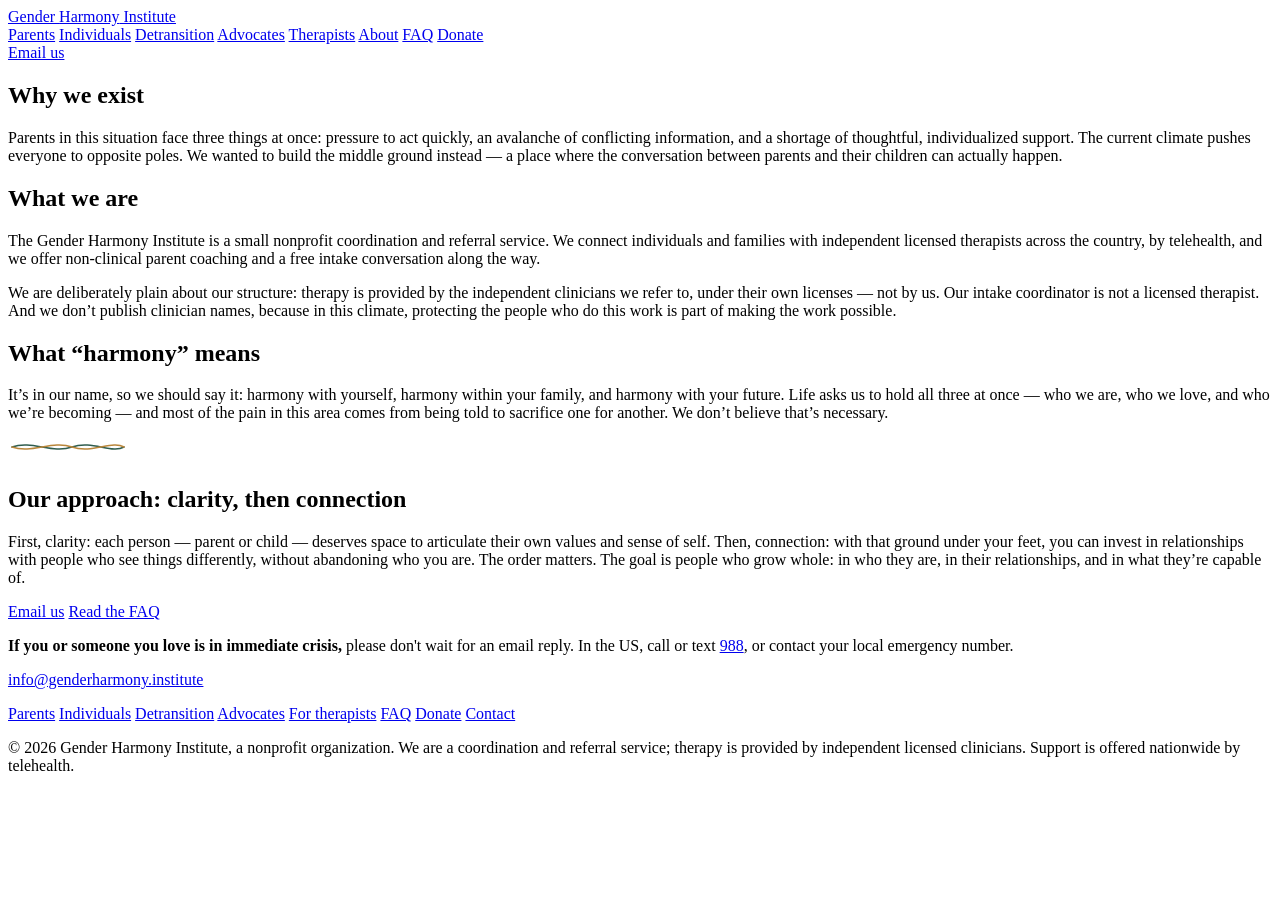
==== about.html @ b10fb170 "Create about.html" ====
<!DOCTYPE html>
<html lang="en">
<head>
<meta charset="utf-8">
<meta name="viewport" content="width=device-width, initial-scale=1">
<title>About — Gender Harmony Institute</title>
<meta name="description" content="Who we are: a small nonprofit coordinating care for families navigating gender-related distress, nationwide by telehealth. Why harmony is the point.">
<link rel="preconnect" href="https://fonts.googleapis.com">
<link rel="preconnect" href="https://fonts.gstatic.com" crossorigin>
<link href="https://fonts.googleapis.com/css2?family=Karla:wght@400;600;700&family=Newsreader:ital,wght@0,400;0,500;0,600;1,400&display=swap" rel="stylesheet">
<link rel="stylesheet" href="styles.css">
</head>
<body>
<header class="site-header">
  <div class="wrap">
    <a class="wordmark" href="index.html">Gender <span>Harmony</span> Institute</a>
    <nav class="primary" aria-label="Main">
      <a href="parents.html">Parents</a>
      <a href="individuals.html">Individuals</a>
      <a href="detransition.html">Detransition</a>
      <a href="advocates.html">Advocates</a>
      <a href="therapists.html">Therapists</a>
      <a href="about.html" aria-current="page">About</a>
      <a href="faq.html">FAQ</a>
      <a href="donate.html">Donate</a>
    </nav>
    <a class="nav-cta" href="mailto:info@genderharmony.institute">Email us</a>
  </div>
</header>
<main>

<section class="hero">
  <div class="wrap">
    <h1>Why we exist</h1>
    <p class="lede">Parents in this situation face three things at once: pressure to act quickly, an avalanche of conflicting information, and a shortage of thoughtful, individualized support. The current climate pushes everyone to opposite poles. We wanted to build the middle ground instead &mdash; a place where the conversation between parents and their children can actually happen.</p>
  </div>
</section>

<section class="band">
  <div class="wrap">
    <h2>What we are</h2>
    <p>The Gender Harmony Institute is a small nonprofit coordination and referral service. We connect individuals and families with independent licensed therapists across the country, by telehealth, and we offer non-clinical parent coaching and a free intake conversation along the way.</p>
    <p>We are deliberately plain about our structure: therapy is provided by the independent clinicians we refer to, under their own licenses &mdash; not by us. Our intake coordinator is not a licensed therapist. And we don&rsquo;t publish clinician names, because in this climate, protecting the people who do this work is part of making the work possible.</p>
  </div>
</section>

<section>
  <div class="wrap">
    <h2>What &ldquo;harmony&rdquo; means</h2>
    <p>It&rsquo;s in our name, so we should say it: harmony with yourself, harmony within your family, and harmony with your future. Life asks us to hold all three at once &mdash; who we are, who we love, and who we&rsquo;re becoming &mdash; and most of the pain in this area comes from being told to sacrifice one for another. We don&rsquo;t believe that&rsquo;s necessary.</p>
    <svg class="divider" width="120" height="18" viewBox="0 0 120 18" aria-hidden="true" xmlns="http://www.w3.org/2000/svg">
  <path d="M4,9 C24,2 44,16 64,9 C84,2 104,16 116,9" fill="none" stroke="#2F5D4E" stroke-width="1.6" stroke-linecap="round"/>
  <path d="M4,9 C24,16 44,2 64,9 C84,16 104,2 116,9" fill="none" stroke="#B9863B" stroke-width="1.6" stroke-linecap="round"/>
</svg>
    <h2 style="margin-top:1.6rem">Our approach: clarity, then connection</h2>
    <p>First, clarity: each person &mdash; parent or child &mdash; deserves space to articulate their own values and sense of self. Then, connection: with that ground under your feet, you can invest in relationships with people who see things differently, without abandoning who you are. The order matters. The goal is people who grow whole: in who they are, in their relationships, and in what they&rsquo;re capable of.</p>
    <div class="btn-row">
      <a class="btn" href="mailto:info@genderharmony.institute">Email us</a>
      <a class="btn ghost" href="faq.html">Read the FAQ</a>
    </div>
  </div>
</section>

</main>
<footer>
  <div class="wrap">
    <div class="cols">
      <div class="crisis">
        <p><strong>If you or someone you love is in immediate crisis,</strong> please don't wait for an email reply. In the US, call or text <a href="tel:988">988</a>, or contact your local emergency number.</p>
      </div>
      <div>
        <p><a href="mailto:info@genderharmony.institute">info@genderharmony.institute</a></p>
        <nav aria-label="Footer">
          <a href="parents.html">Parents</a>
          <a href="individuals.html">Individuals</a>
          <a href="detransition.html">Detransition</a>
          <a href="advocates.html">Advocates</a>
          <a href="therapists.html">For therapists</a>
          <a href="faq.html">FAQ</a>
          <a href="donate.html">Donate</a>
          <a href="contact.html">Contact</a>
        </nav>
      </div>
    </div>
    <p class="fine">&copy; 2026 Gender Harmony Institute, a nonprofit organization. We are a coordination and referral service; therapy is provided by independent licensed clinicians. Support is offered nationwide by telehealth.</p>
  </div>
</footer>
</body>
</html>
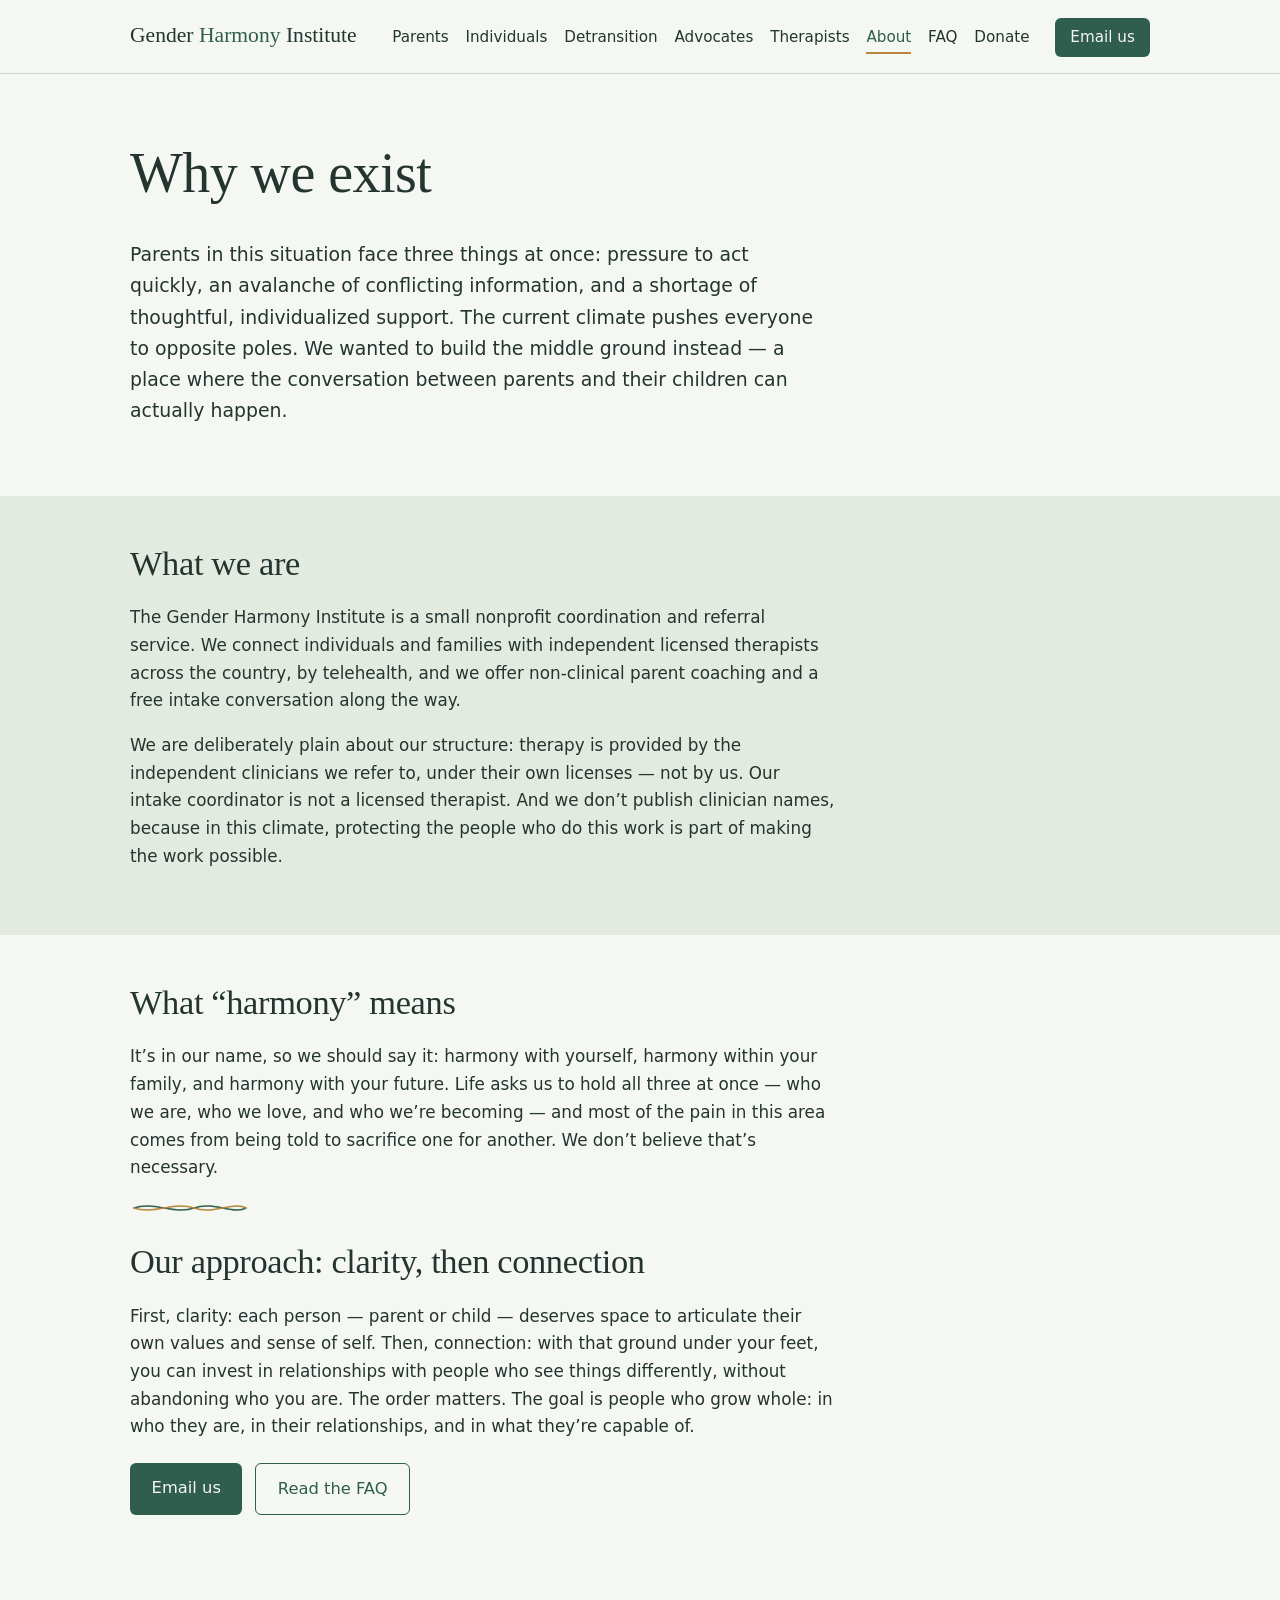
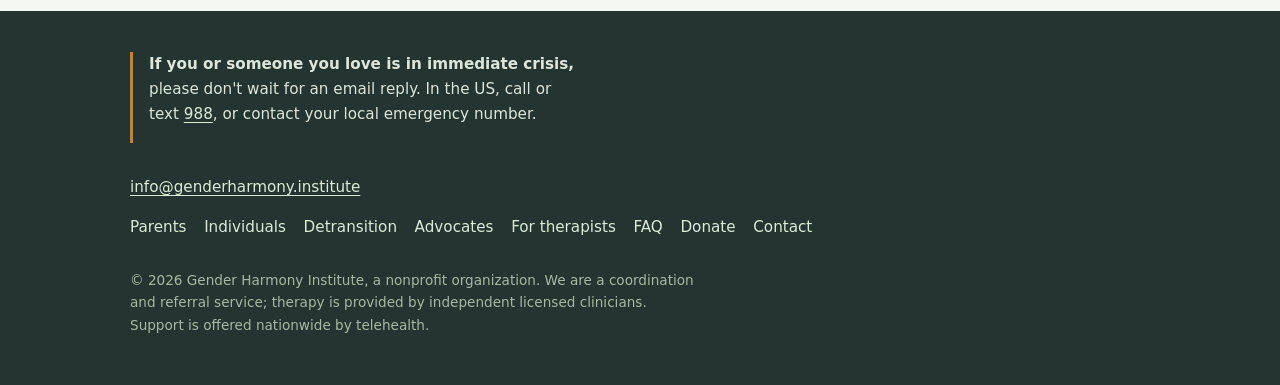
==== commit 7955c306: "Polish site review findings: FAQ markers, divider placement, favicon - Replace the browser-default d" ====
--- a/about.html
+++ b/about.html
@@ -8,6 +8,7 @@
 <link rel="preconnect" href="https://fonts.googleapis.com">
 <link rel="preconnect" href="https://fonts.gstatic.com" crossorigin>
 <link href="https://fonts.googleapis.com/css2?family=Karla:wght@400;600;700&family=Newsreader:ital,wght@0,400;0,500;0,600;1,400&display=swap" rel="stylesheet">
+<link rel="icon" href="data:image/svg+xml,%3Csvg xmlns=%27http://www.w3.org/2000/svg%27 viewBox=%270 0 32 32%27%3E%3Ccircle cx=%2716%27 cy=%2716%27 r=%2716%27 fill=%27%232F5D4E%27/%3E%3Cpath d=%27M5 16c4-6 8 6 11 0s7-6 11 0%27 fill=%27none%27 stroke=%27%23F5F7F2%27 stroke-width=%272.2%27 stroke-linecap=%27round%27/%3E%3Cpath d=%27M5 16c4 6 8-6 11 0s7 6 11 0%27 fill=%27none%27 stroke=%27%23B9863B%27 stroke-width=%272.2%27 stroke-linecap=%27round%27/%3E%3C/svg%3E">
 <link rel="stylesheet" href="styles.css">
 </head>
 <body>
--- a/styles.css
+++ b/styles.css
@@ -0,0 +1,204 @@
+/* Gender Harmony Institute — shared styles */
+
+:root {
+  --paper: #F5F7F2;
+  --ink: #243430;
+  --pine: #2F5D4E;
+  --pine-deep: #23453A;
+  --moss: #E3EBE1;
+  --honey: #B9863B;
+  --dusk: #74919F;
+  --rule: #C9D4C7;
+  --max: 1060px;
+  --prose: 66ch;
+}
+
+* { box-sizing: border-box; }
+
+html { scroll-behavior: smooth; }
+@media (prefers-reduced-motion: reduce) {
+  html { scroll-behavior: auto; }
+  * { animation: none !important; transition: none !important; }
+}
+
+body {
+  margin: 0;
+  background: var(--paper);
+  color: var(--ink);
+  font-family: "Karla", system-ui, sans-serif;
+  font-size: 1.05rem;
+  line-height: 1.65;
+}
+
+h1, h2, h3 {
+  font-family: "Newsreader", Georgia, serif;
+  font-weight: 500;
+  line-height: 1.15;
+  letter-spacing: -0.01em;
+  margin: 0 0 0.6em;
+}
+h1 { font-size: clamp(2.3rem, 5.5vw, 3.5rem); }
+h2 { font-size: clamp(1.6rem, 3.4vw, 2.15rem); margin-top: 0; }
+h3 { font-size: 1.25rem; }
+
+p { margin: 0 0 1em; max-width: var(--prose); }
+ul, ol { max-width: var(--prose); padding-left: 1.3em; }
+li { margin-bottom: 0.5em; }
+
+a { color: var(--pine); text-underline-offset: 3px; }
+a:hover { color: var(--pine-deep); }
+a:focus-visible, button:focus-visible {
+  outline: 3px solid var(--honey);
+  outline-offset: 2px;
+  border-radius: 2px;
+}
+
+.wrap { max-width: var(--max); margin: 0 auto; padding: 0 1.25rem; }
+
+/* Header */
+.site-header {
+  border-bottom: 1px solid var(--rule);
+  padding: 1.1rem 0 1rem;
+  background: var(--paper);
+}
+.site-header .wrap {
+  display: flex; flex-wrap: wrap; align-items: baseline; gap: 0.9rem 1.6rem;
+}
+.wordmark {
+  font-family: "Newsreader", Georgia, serif;
+  font-size: 1.35rem; font-weight: 500;
+  color: var(--ink); text-decoration: none;
+  margin-right: auto; white-space: nowrap;
+}
+.wordmark span { color: var(--pine); }
+nav.primary { display: flex; flex-wrap: wrap; gap: 0.2rem 1.05rem; font-size: 0.95rem; }
+nav.primary a { text-decoration: none; color: var(--ink); padding: 0.15rem 0; }
+nav.primary a:hover { color: var(--pine); }
+nav.primary a[aria-current="page"] {
+  color: var(--pine);
+  border-bottom: 2px solid var(--honey);
+}
+.nav-cta {
+  font-size: 0.95rem;
+  background: var(--pine); color: var(--paper) !important;
+  text-decoration: none; padding: 0.45rem 0.95rem; border-radius: 6px;
+}
+.nav-cta:hover { background: var(--pine-deep); }
+
+/* Hero */
+.hero { padding: 4.2rem 0 3.2rem; }
+.hero p.lede { font-size: 1.18rem; max-width: 58ch; }
+.hero .braid { margin: 2.2rem 0 0; max-width: 560px; display: block; }
+
+/* Sections */
+section { padding: 3rem 0; }
+section.band { background: var(--moss); }
+section.deep { background: var(--pine-deep); color: var(--paper); }
+section.deep h2 { color: var(--paper); }
+section.deep a { color: #DCEBD9; }
+.rule-top { border-top: 1px solid var(--rule); }
+
+/* Quiet list of audiences (not cards) */
+.paths { list-style: none; padding: 0; max-width: var(--prose); margin: 0; }
+.paths li {
+  border-top: 1px solid var(--rule);
+  padding: 1.05rem 0;
+  margin: 0;
+}
+.paths li:last-child { border-bottom: 1px solid var(--rule); }
+.paths a { font-family: "Newsreader", Georgia, serif; font-size: 1.25rem; text-decoration: none; }
+.paths p { margin: 0.25rem 0 0; font-size: 0.98rem; }
+
+/* Steps (a real sequence) */
+ol.steps { counter-reset: step; list-style: none; padding: 0; max-width: var(--prose); }
+ol.steps li {
+  counter-increment: step;
+  padding: 1rem 0 1rem 3.1rem;
+  position: relative;
+  border-top: 1px solid var(--rule);
+}
+ol.steps li:last-child { border-bottom: 1px solid var(--rule); }
+ol.steps li::before {
+  content: counter(step);
+  position: absolute; left: 0; top: 1.05rem;
+  font-family: "Newsreader", Georgia, serif;
+  font-size: 1.5rem; color: var(--honey);
+  width: 2.2rem; text-align: left;
+}
+ol.steps strong { display: block; font-size: 1.08rem; }
+
+/* Buttons */
+.btn {
+  display: inline-block;
+  background: var(--pine); color: var(--paper);
+  text-decoration: none;
+  padding: 0.7rem 1.35rem; border-radius: 6px;
+  font-size: 1.02rem;
+}
+.btn:hover { background: var(--pine-deep); color: var(--paper); }
+.btn.ghost {
+  background: transparent; color: var(--pine);
+  border: 1.5px solid var(--pine);
+}
+.btn.ghost:hover { background: var(--moss); }
+.btn-row { display: flex; flex-wrap: wrap; gap: 0.8rem; margin-top: 1.4rem; }
+
+/* Honest-notes block */
+.plain {
+  border-left: 3px solid var(--honey);
+  padding: 0.2rem 0 0.2rem 1.2rem;
+  max-width: var(--prose);
+}
+.plain p { margin-bottom: 0.8em; }
+
+/* Divider braid (sits inside the prose column, not centered in the page) */
+.divider { display: block; margin: 0.4rem 0 1.2rem; }
+
+/* FAQ */
+details {
+  border-top: 1px solid var(--rule);
+  max-width: var(--prose);
+  padding: 0.35rem 0;
+}
+details:last-of-type { border-bottom: 1px solid var(--rule); }
+summary {
+  cursor: pointer;
+  font-family: "Newsreader", Georgia, serif;
+  font-size: 1.18rem;
+  padding: 0.7rem 0 0.7rem 1.5rem;
+  position: relative;
+  list-style: none;
+}
+summary::-webkit-details-marker { display: none; }
+summary::before {
+  content: "\25B8";
+  position: absolute; left: 0; top: 0.7rem;
+  color: var(--honey);
+}
+details[open] summary::before { content: "\25BE"; }
+summary:hover { color: var(--pine); }
+details[open] summary { color: var(--pine); }
+details p, details ul { margin-left: 1.5rem; }
+details p, details ul { padding-right: 0.5rem; }
+
+/* Footer */
+footer {
+  background: var(--ink); color: #DDE6DC;
+  padding: 2.6rem 0 2.2rem; margin-top: 3rem;
+  font-size: 0.95rem;
+}
+footer a { color: #DCEBD9; }
+footer .cols { display: flex; flex-wrap: wrap; gap: 2rem 4rem; }
+footer .crisis {
+  border-left: 3px solid var(--honey);
+  padding-left: 1rem; max-width: 46ch;
+}
+footer nav { display: flex; flex-wrap: wrap; gap: 0.3rem 1.1rem; }
+footer nav a { text-decoration: none; }
+footer nav a:hover { text-decoration: underline; }
+footer .fine { margin-top: 1.8rem; color: #A8B8A6; font-size: 0.85rem; }
+
+@media (max-width: 640px) {
+  .hero { padding: 2.8rem 0 2.2rem; }
+  section { padding: 2.2rem 0; }
+}
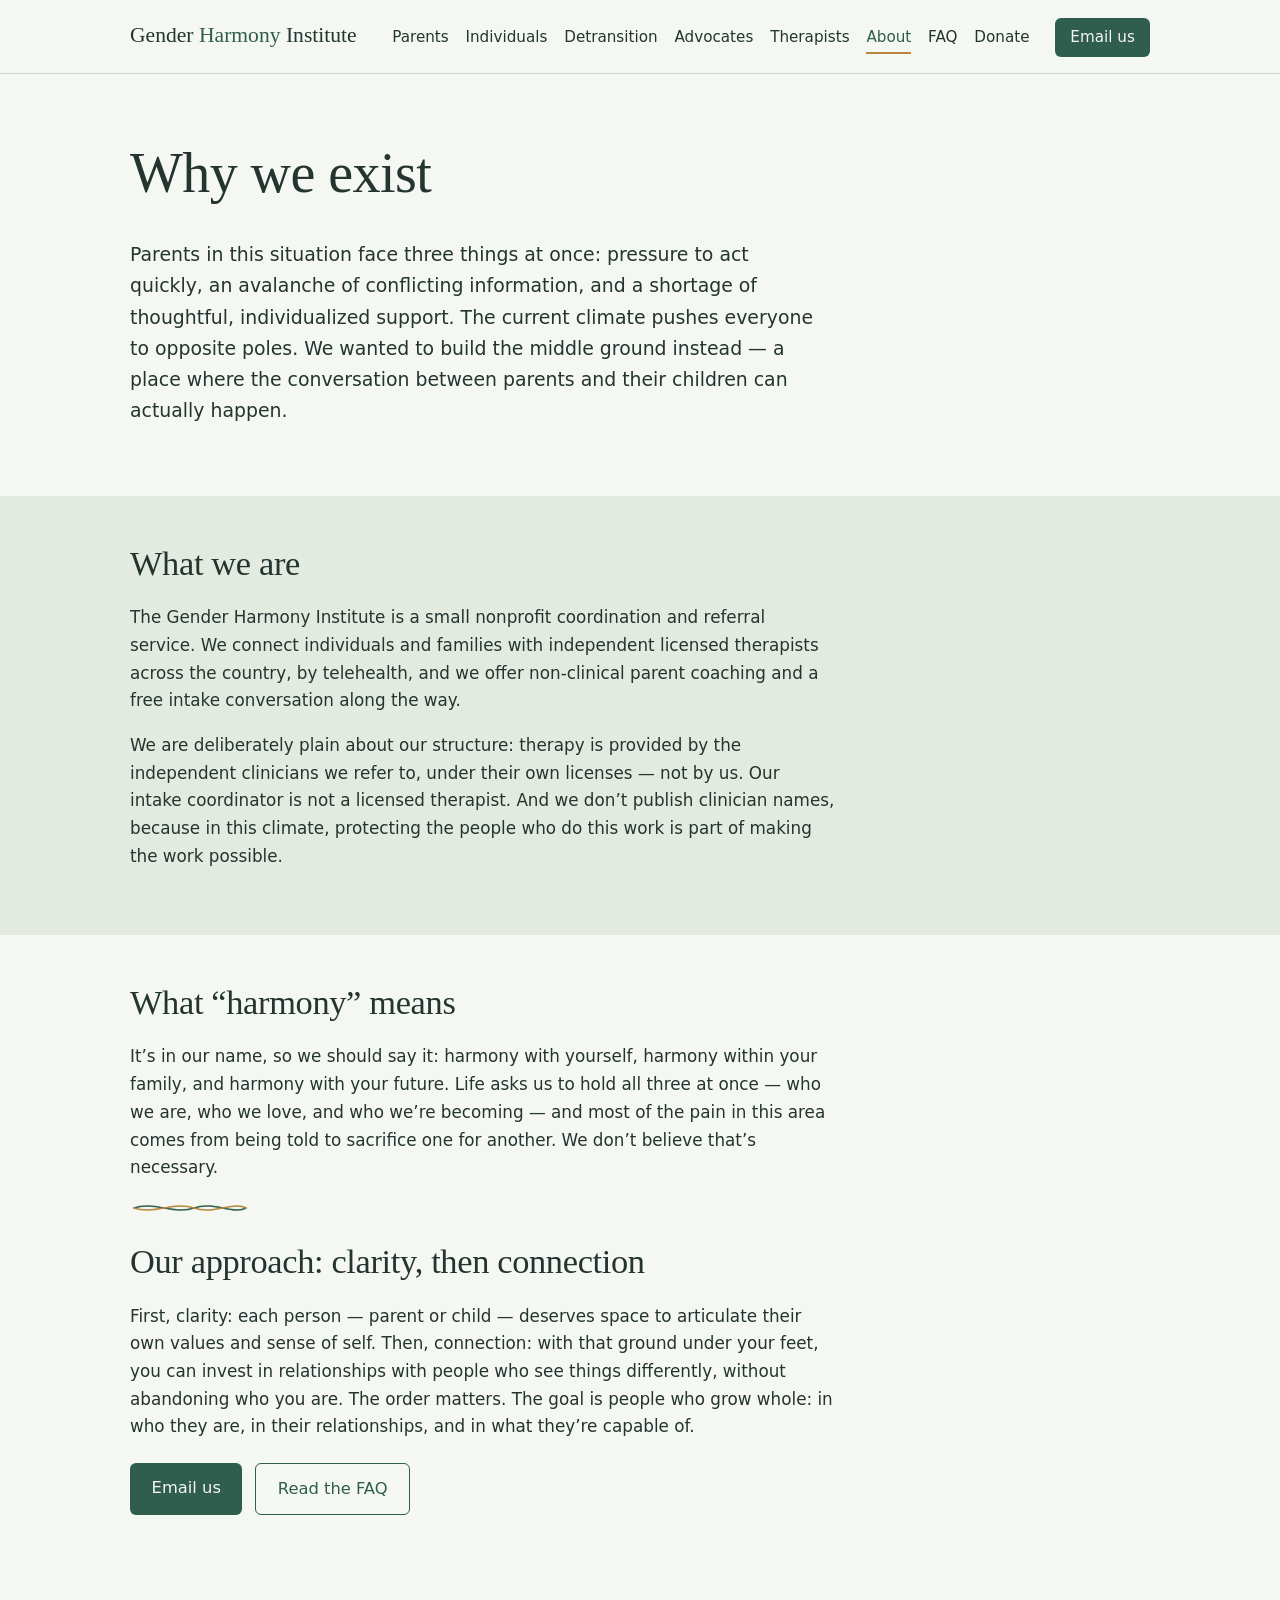
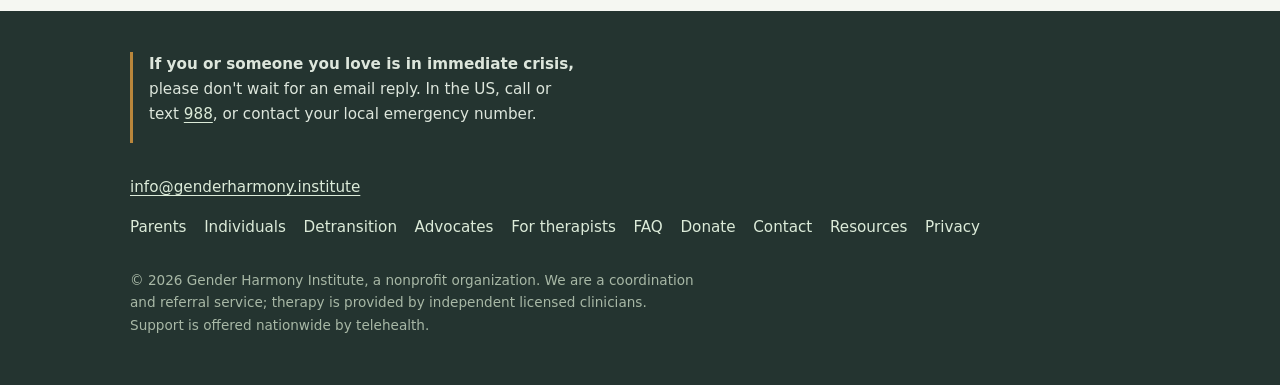
==== commit 153c6694: "Add Privacy Policy and Resources pages; link them in the footer" ====
--- a/about.html
+++ b/about.html
@@ -8,7 +8,6 @@
 <link rel="preconnect" href="https://fonts.googleapis.com">
 <link rel="preconnect" href="https://fonts.gstatic.com" crossorigin>
 <link href="https://fonts.googleapis.com/css2?family=Karla:wght@400;600;700&family=Newsreader:ital,wght@0,400;0,500;0,600;1,400&display=swap" rel="stylesheet">
-<link rel="icon" href="data:image/svg+xml,%3Csvg xmlns=%27http://www.w3.org/2000/svg%27 viewBox=%270 0 32 32%27%3E%3Ccircle cx=%2716%27 cy=%2716%27 r=%2716%27 fill=%27%232F5D4E%27/%3E%3Cpath d=%27M5 16c4-6 8 6 11 0s7-6 11 0%27 fill=%27none%27 stroke=%27%23F5F7F2%27 stroke-width=%272.2%27 stroke-linecap=%27round%27/%3E%3Cpath d=%27M5 16c4 6 8-6 11 0s7 6 11 0%27 fill=%27none%27 stroke=%27%23B9863B%27 stroke-width=%272.2%27 stroke-linecap=%27round%27/%3E%3C/svg%3E">
 <link rel="stylesheet" href="styles.css">
 </head>
 <body>
@@ -80,6 +79,8 @@
           <a href="faq.html">FAQ</a>
           <a href="donate.html">Donate</a>
           <a href="contact.html">Contact</a>
+          <a href="resources.html">Resources</a>
+          <a href="privacy.html">Privacy</a>
         </nav>
       </div>
     </div>
